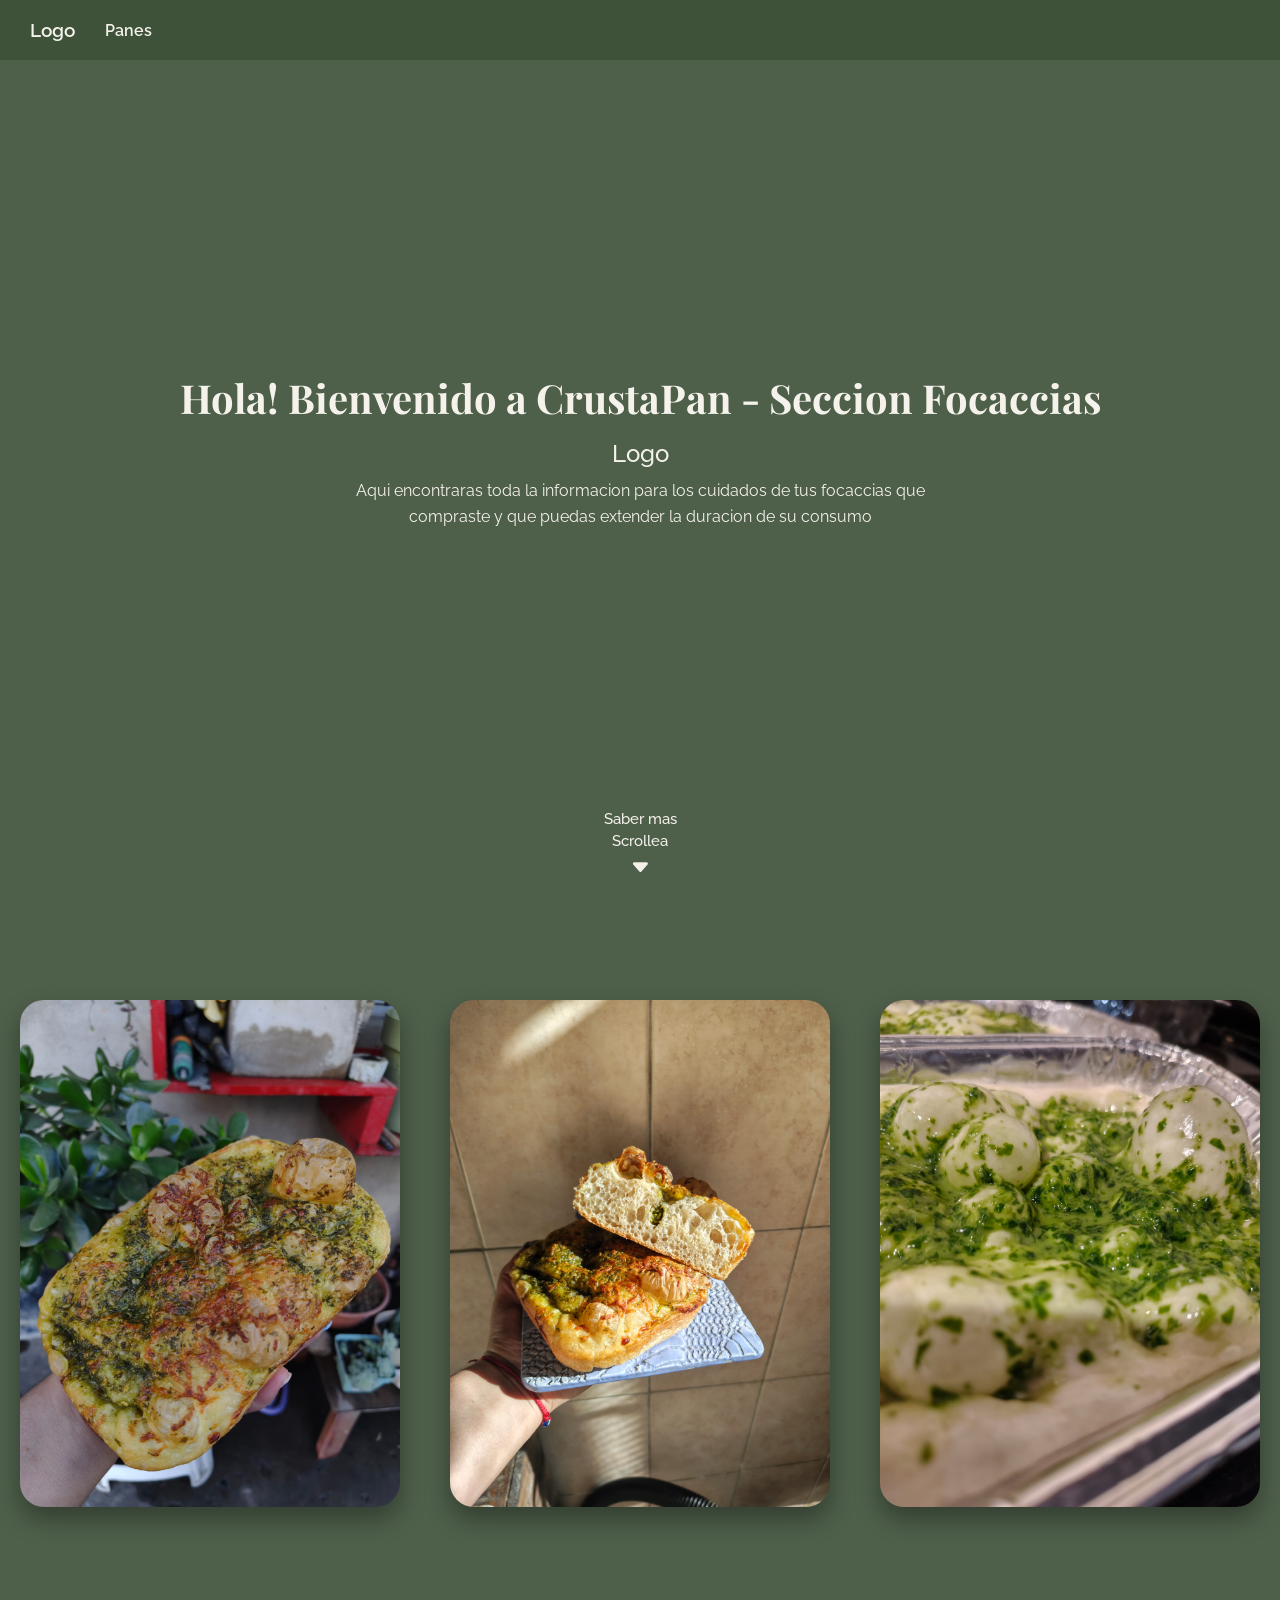
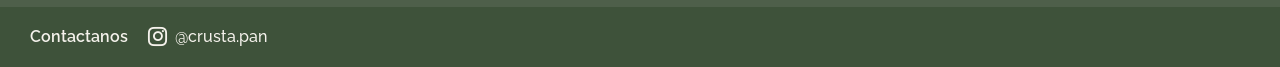
==== Focaccia/index.html @ c92e4ed6 "Primer commit" ====
<!DOCTYPE html>
<html lang="es">
<head>
    <meta charset="UTF-8">
    <meta name="viewport" content="width=device-width, initial-scale=1.0">
    <link rel="stylesheet" href="style.css">
    <link rel="stylesheet" href="https://cdn.jsdelivr.net/npm/bootstrap-icons@1.11.3/font/bootstrap-icons.min.css">
    <title>CrustaPan - Focaccia</title>
</head>
<body>
    <header class="navbar">
        <div class="navbar-logo">
            <h2>Logo</h2>
        </div>
        <nav class="navbar-menu">
            <a href="/Panes/index.html">Panes</a>
        </nav>
    </header>
    
    <div id="inicio">
        <h1>Hola! Bienvenido a CrustaPan - Seccion Focaccias</h1>
        <h2>Logo</h2>
        <p>
            Aqui encontraras toda la informacion para los cuidados de tus focaccias que compraste 
            y que puedas extender la duracion de su consumo
        </p>

        <div class="scroll">
            <h3>Saber mas</h3>
            <h3>Scrollea</h3>
            <i class="bi bi-caret-down-fill"></i>
        </div>
    </div>

     <div class="cuidados">
        <div class="galeria-imagenes">
            <img src="ImagenesFocaccia/Focaccia1.jpeg" alt="Focaccia1">
            <img src="ImagenesFocaccia/Foccacia2.jpeg" alt="Foccacia2">
            <img src="ImagenesFocaccia/Focaccia3.jpeg" alt="Foccacia3">
        </div>
    </div>

    <footer>
        <p>Contactanos</p>
        <a href="https://www.instagram.com/crusta.pan/"><i class="bi bi-instagram"></i>@crusta.pan</a>
    </footer>
</body>
</html>
---- Focaccia/style.css ----
@import url('https://fonts.googleapis.com/css2?family=Playfair+Display:ital,wght@0,400..900;1,400..900&family=Raleway:wght@400;500;600&display=swap');

/* --- RESET GLOBAL --- */
* {
    box-sizing: border-box;
    margin: 0;
    padding: 0;
}

body {
    background-color: #4e5f4a;
    color: #f5f2ec;
    font-family: 'Raleway', sans-serif;
    overflow-x: hidden;
}

/* --- NAVBAR --- */
.navbar {
    background-color: #3e523a;
    width: 100%;
    height: 60px;
    padding: 0 30px;
    display: flex;
    justify-content: flex-start; 
    align-items: center;
    gap: 30px;
    position: fixed;
    top: 0;
    left: 0;
    z-index: 1000;
}

.navbar-logo h2 {
    font-family: 'Raleway', sans-serif;
    font-size: 1.2rem;
    font-weight: 600;
}

.navbar-menu {
    display: flex;
    align-items: center;
    gap: 20px;
}

.navbar-menu a {
    color: #f5f2ec;
    text-decoration: none;
    font-weight: 600;
    font-size: 1rem;
    transition: opacity 0.2s ease;
}

.navbar-menu a:hover {
    opacity: 0.8;
}

/* --- SECCIÓN INICIO --- */
#inicio {
    height: 100vh;
    display: flex;
    flex-direction: column;
    justify-content: center;
    align-items: center;
    text-align: center;
    padding: 80px 20px 60px 20px;
    position: relative;
}

#inicio h1 {
    font-family: 'Playfair Display', serif;
    font-size: 2.5rem;
    margin-bottom: 15px;
}

#inicio h2 {
    font-family: 'Raleway', sans-serif;
    font-weight: 500;
    font-size: 1.5rem;
    margin-bottom: 10px;
}

#inicio p {
    font-family: 'Raleway', sans-serif;
    font-weight: 400;
    max-width: 600px;
    line-height: 1.6;
    margin-bottom: 20px;
}

/* --- INDICADOR DE SCROLL --- */
.scroll {
    position: absolute;
    bottom: 20px;
    left: 50%;
    transform: translateX(-50%);
    display: flex;
    flex-direction: column;
    align-items: center;
    text-align: center;
    z-index: 10;
}

.scroll h3 {
    font-family: 'Raleway', sans-serif;
    font-weight: 500;
    margin: 2px 0;
    font-size: 0.95rem;
}

.scroll i {
    font-size: 1.3rem;
    margin-top: 3px;
}

/* --- SECCIÓN CUIDADOS E IMÁGENES --- */
.cuidados {
    padding: 100px 20px;
    text-align: center;
    display: flex;
    flex-direction: column;
    align-items: center;
    gap: 40px;
}

.galeria-imagenes {
    display: flex;
    justify-content: center;
    align-items: center;
    flex-wrap: wrap;
    gap: 50px;
}

.galeria-imagenes img {
    max-width: 380px;
    width: 100%;
    height: auto;
    border-radius: 24px;
    box-shadow: 0 12px 25px rgba(0, 0, 0, 0.35);
    transition: transform 0.3s ease, box-shadow 0.3s ease;
}

.cuidados p {
    font-family: 'Raleway', sans-serif;
    font-weight: 400;
    max-width: 750px;
    line-height: 1.8;
    font-size: 1.1rem;
    color: #f5f2ec;
}

.cuidados h1 {
    font-family: 'Playfair Display', serif;
    font-size: 2.5rem;
    margin-top: 10px;
    margin-bottom: 10px;
}

/* --- LISTA --- */
.cuidados ol {
    list-style: none;
    counter-reset: pasito;
    background-color: #3e523a;
    max-width: 750px;
    width: 100%;
    padding: 35px 40px;
    border-radius: 20px;
    box-shadow: 0 10px 25px rgba(0, 0, 0, 0.25);
    display: flex;
    flex-direction: column;
    gap: 20px;
    text-align: left;
}

.cuidados ol li {
    counter-increment: pasito;
    display: flex;
    align-items: center;
    gap: 15px;
    font-size: 1.05rem;
    line-height: 1.5;
}

.cuidados ol li::before {
    content: counter(pasito);
    background-color: #4e5f4a;
    color: #f5f2ec;
    font-weight: 600;
    font-size: 1.1rem;
    width: 40px;
    height: 40px;
    min-width: 40px;
    border-radius: 50%;
    display: flex;
    justify-content: center;
    align-items: center;
}

/* --- FOOTER --- */
footer {
    background-color: #3e523a;
    width: 100%;
    height: 60px;
    padding: 0 30px;
    display: flex;
    justify-content: flex-start;
    align-items: center;
    gap: 20px;
}

footer p {
    font-family: 'Raleway', sans-serif;
    font-weight: 600;
    font-size: 1rem;
}

footer a {
    color: #f5f2ec;
    text-decoration: none;
    font-weight: 500;
    font-size: 1rem;
    display: flex;
    align-items: center;
    gap: 8px; /* Espacio entre el ícono de Instagram y el texto */
    transition: opacity 0.2s ease;
}

footer a:hover {
    opacity: 0.8;
}

footer i {
    font-size: 1.2rem;
}

/* --- RESPONSIVE --- */
@media (max-width: 1024px) {
    .galeria-imagenes {
        gap: 30px;
    }

    .galeria-imagenes img {
        max-width: 300px; 
    }

    #inicio h1 {
        font-size: 2.2rem;
    }
}

@media (max-width: 768px) {
    .navbar {
        padding: 0 15px;
        gap: 20px;
    }

    #inicio h1 {
        font-size: 1.8rem;
    }

    #inicio h2 {
        font-size: 1.2rem;
    }

    #inicio p {
        font-size: 0.95rem;
    }

    .cuidados {
        padding: 60px 15px;
        gap: 30px;
    }

    .galeria-imagenes {
        flex-direction: column;
        gap: 25px;
    }

    .galeria-imagenes img {
        max-width: 85%;
        border-width: 4px;
    }

    .cuidados p {
        font-size: 0.95rem;
        line-height: 1.6;
    }

    .cuidados ol {
        padding: 25px 20px;
    }

    .cuidados ol li {
        font-size: 0.95rem;
        gap: 12px;
    }

    .cuidados ol li::before {
        width: 35px;
        height: 35px;
        min-width: 35px;
        font-size: 0.95rem;
    }

    footer {
        padding: 0 15px;
        gap: 15px;
    }

    footer p, 
    footer a {
        font-size: 0.9rem;
    }
}
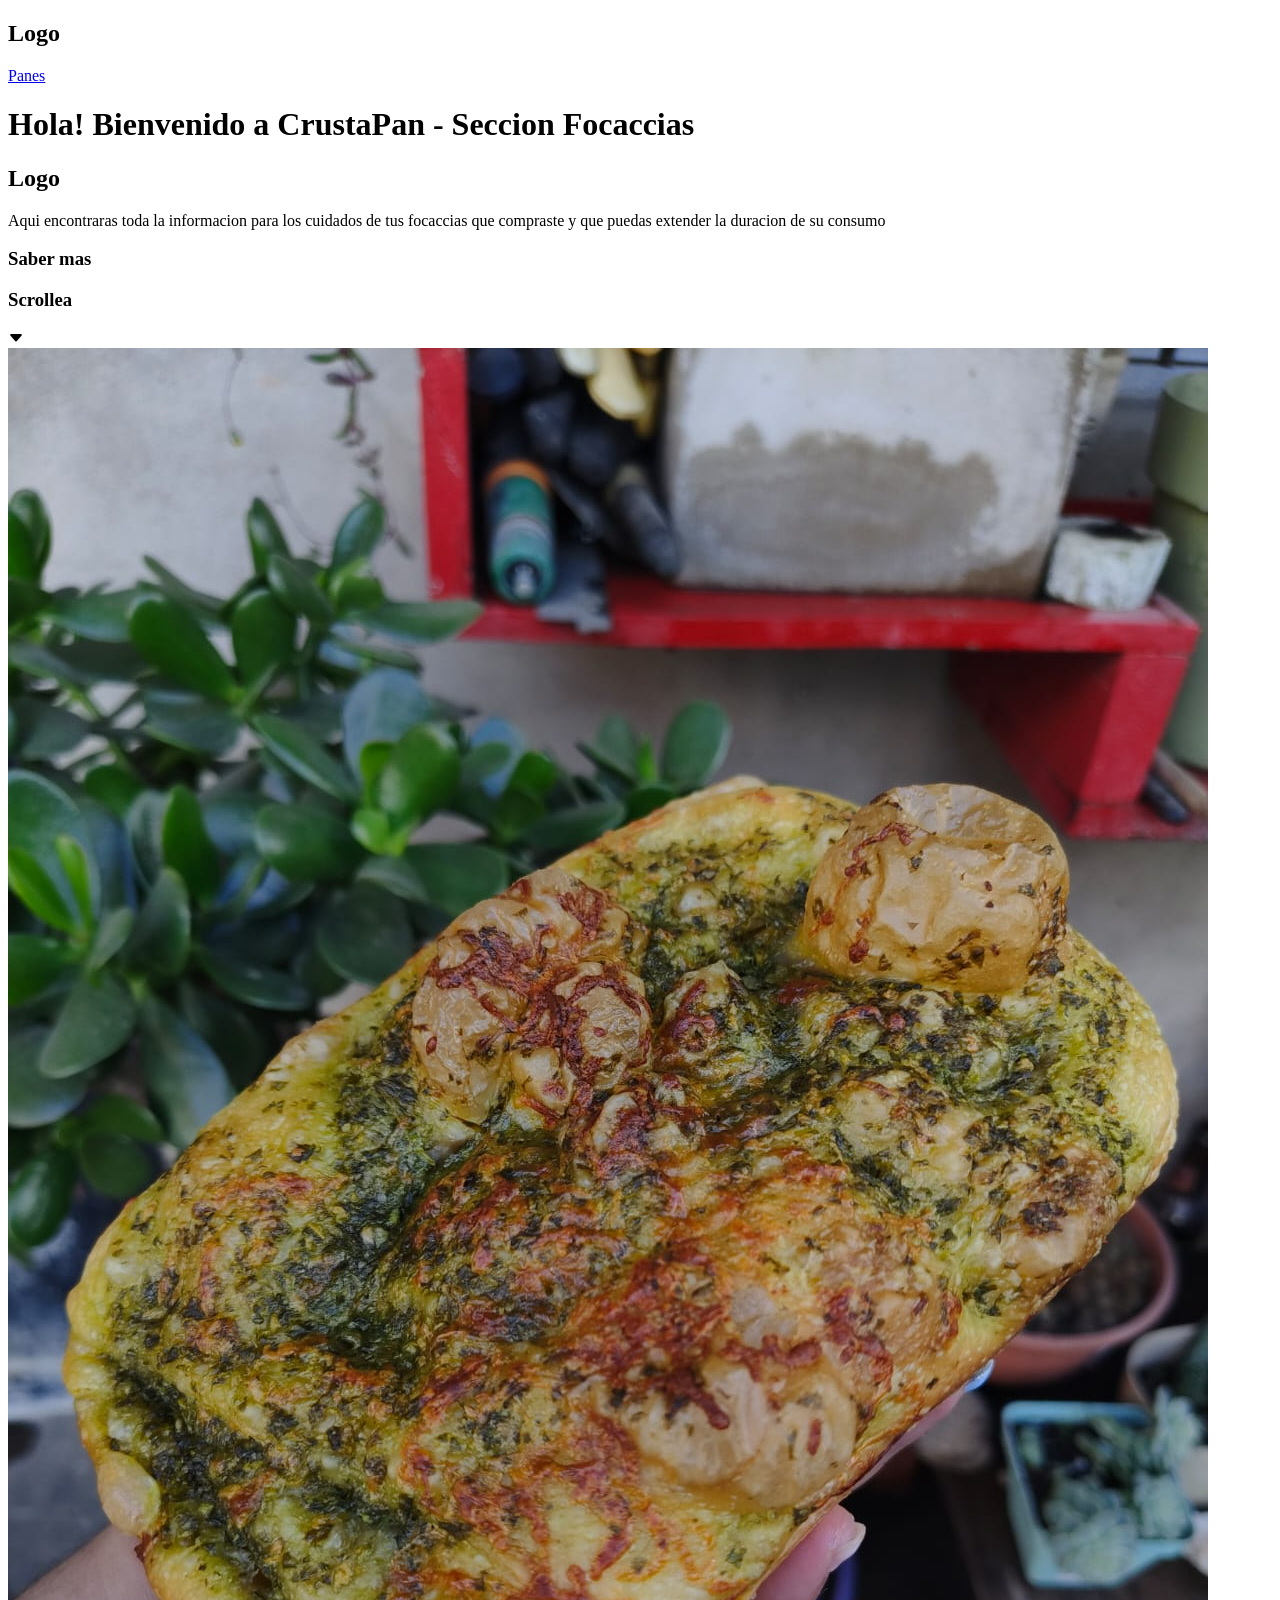
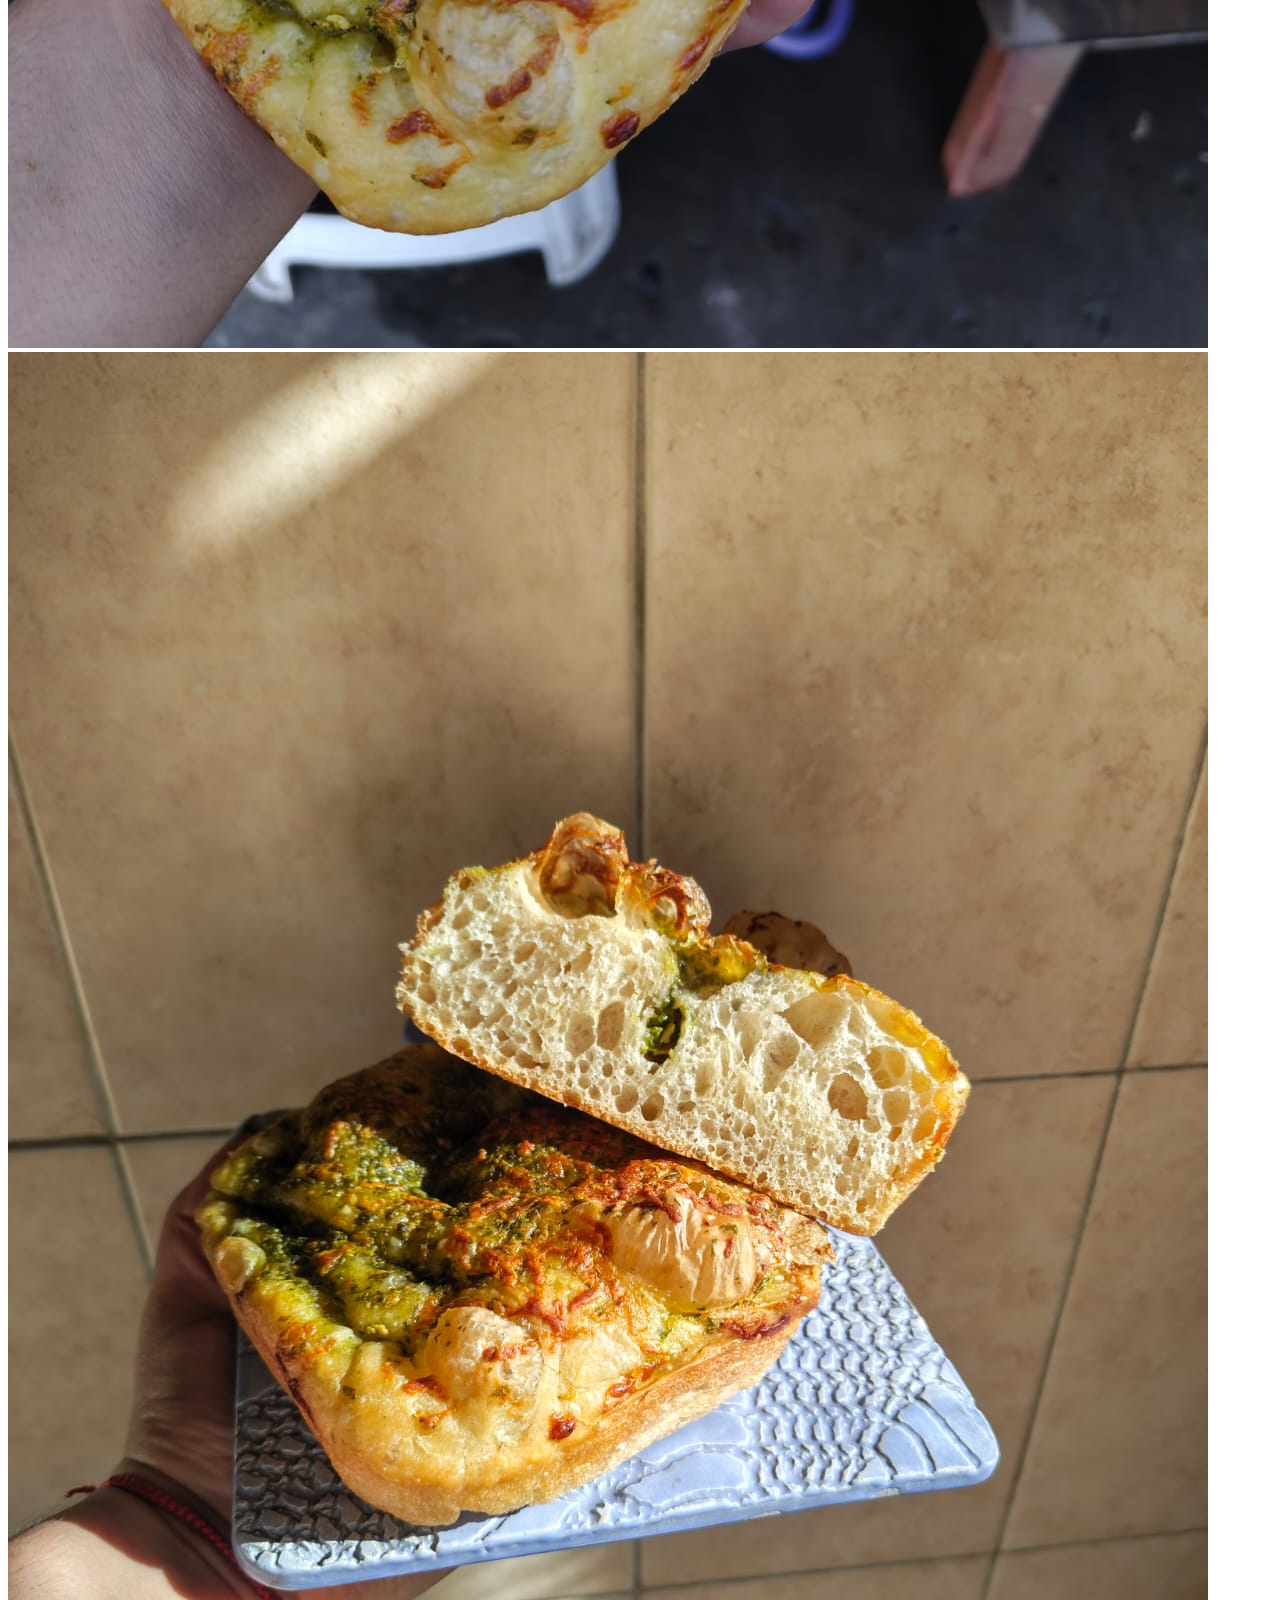
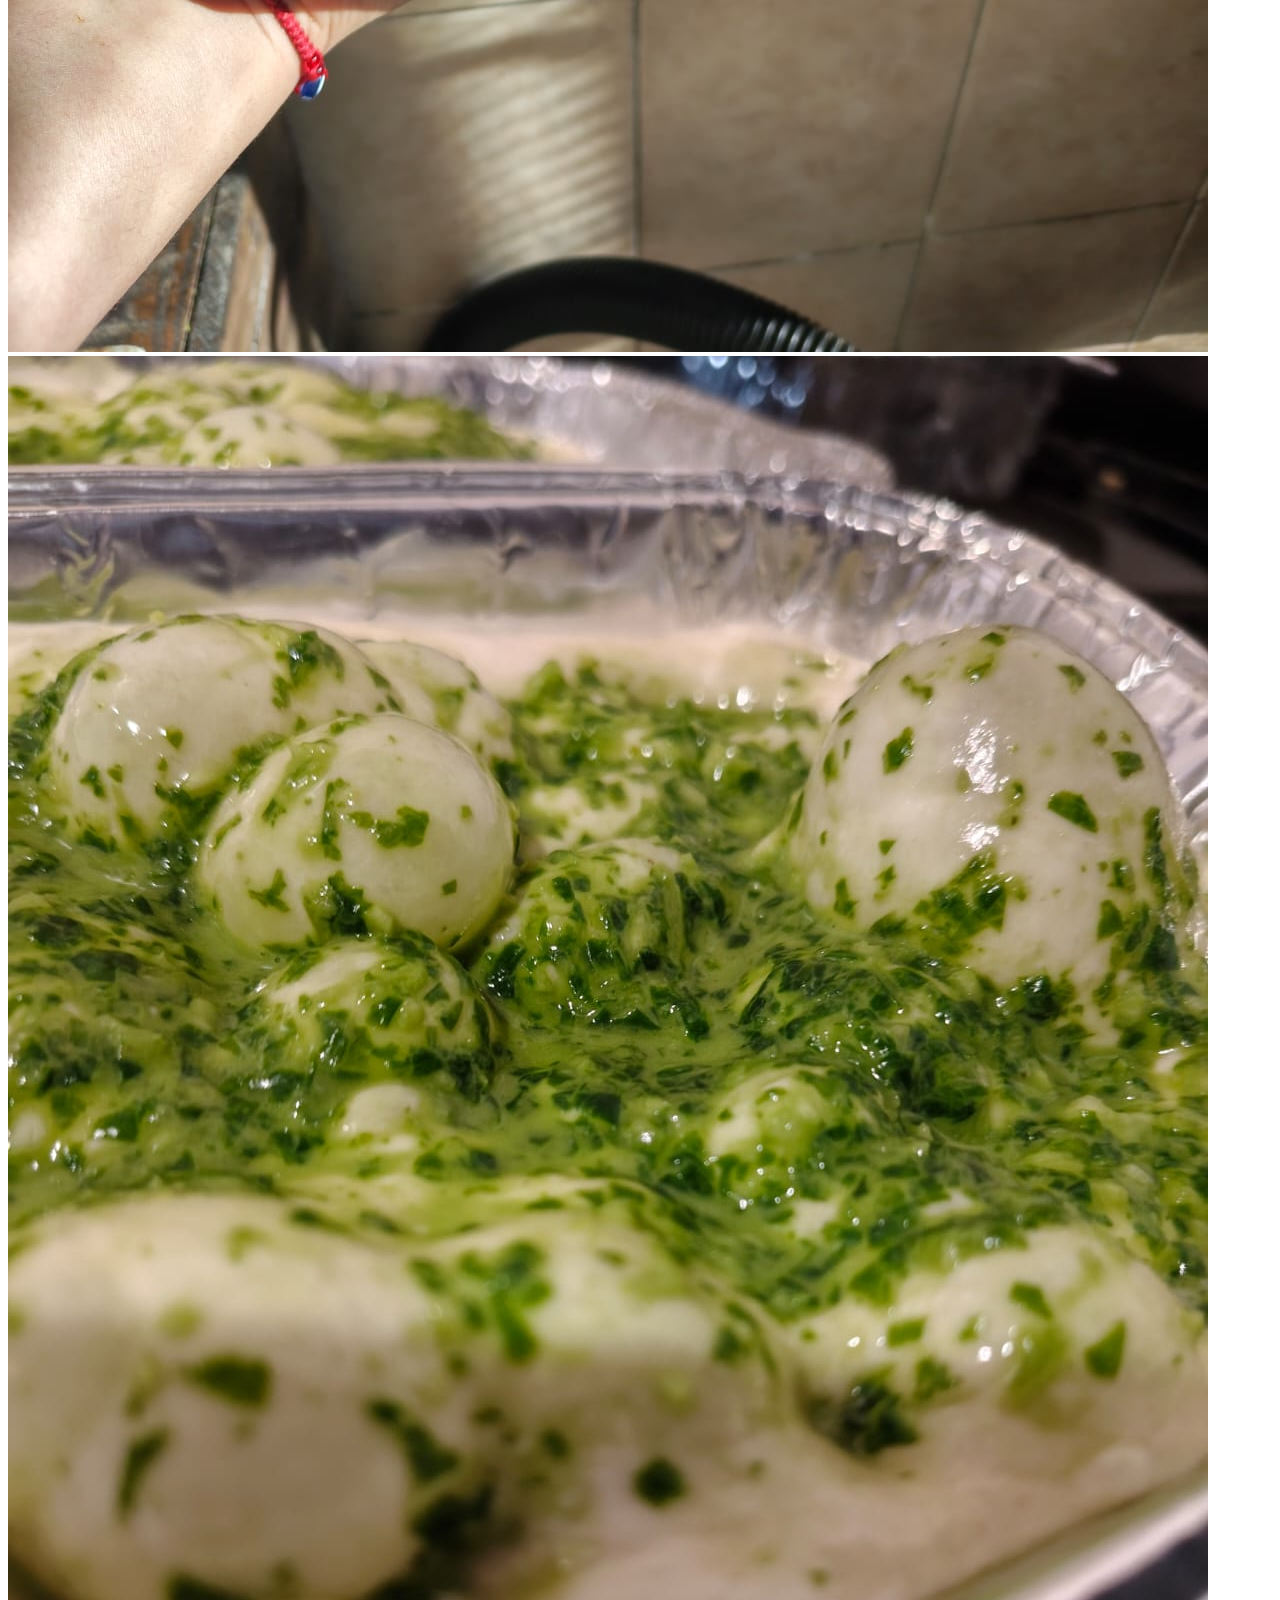
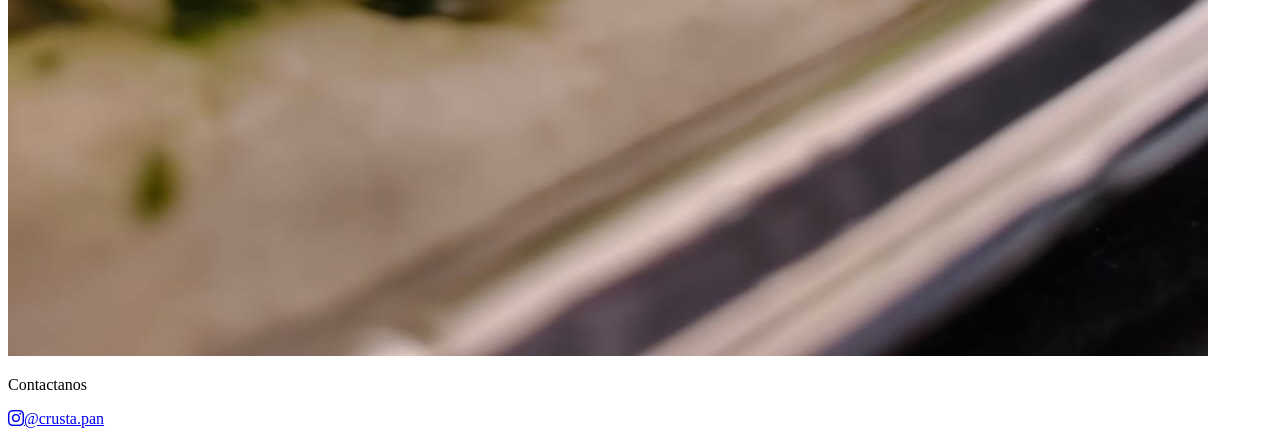
==== commit fc96f5a3: "Tercer commit" ====
--- a/Focaccia/index.html
+++ b/Focaccia/index.html
@@ -3,7 +3,7 @@
 <head>
     <meta charset="UTF-8">
     <meta name="viewport" content="width=device-width, initial-scale=1.0">
-    <link rel="stylesheet" href="style.css">
+    <link rel="stylesheet" href="Css/style.css">
     <link rel="stylesheet" href="https://cdn.jsdelivr.net/npm/bootstrap-icons@1.11.3/font/bootstrap-icons.min.css">
     <title>CrustaPan - Focaccia</title>
 </head>
@@ -13,7 +13,7 @@
             <h2>Logo</h2>
         </div>
         <nav class="navbar-menu">
-            <a href="/Panes/index.html">Panes</a>
+            <a href="Panes/index.html">Panes</a>
         </nav>
     </header>
     
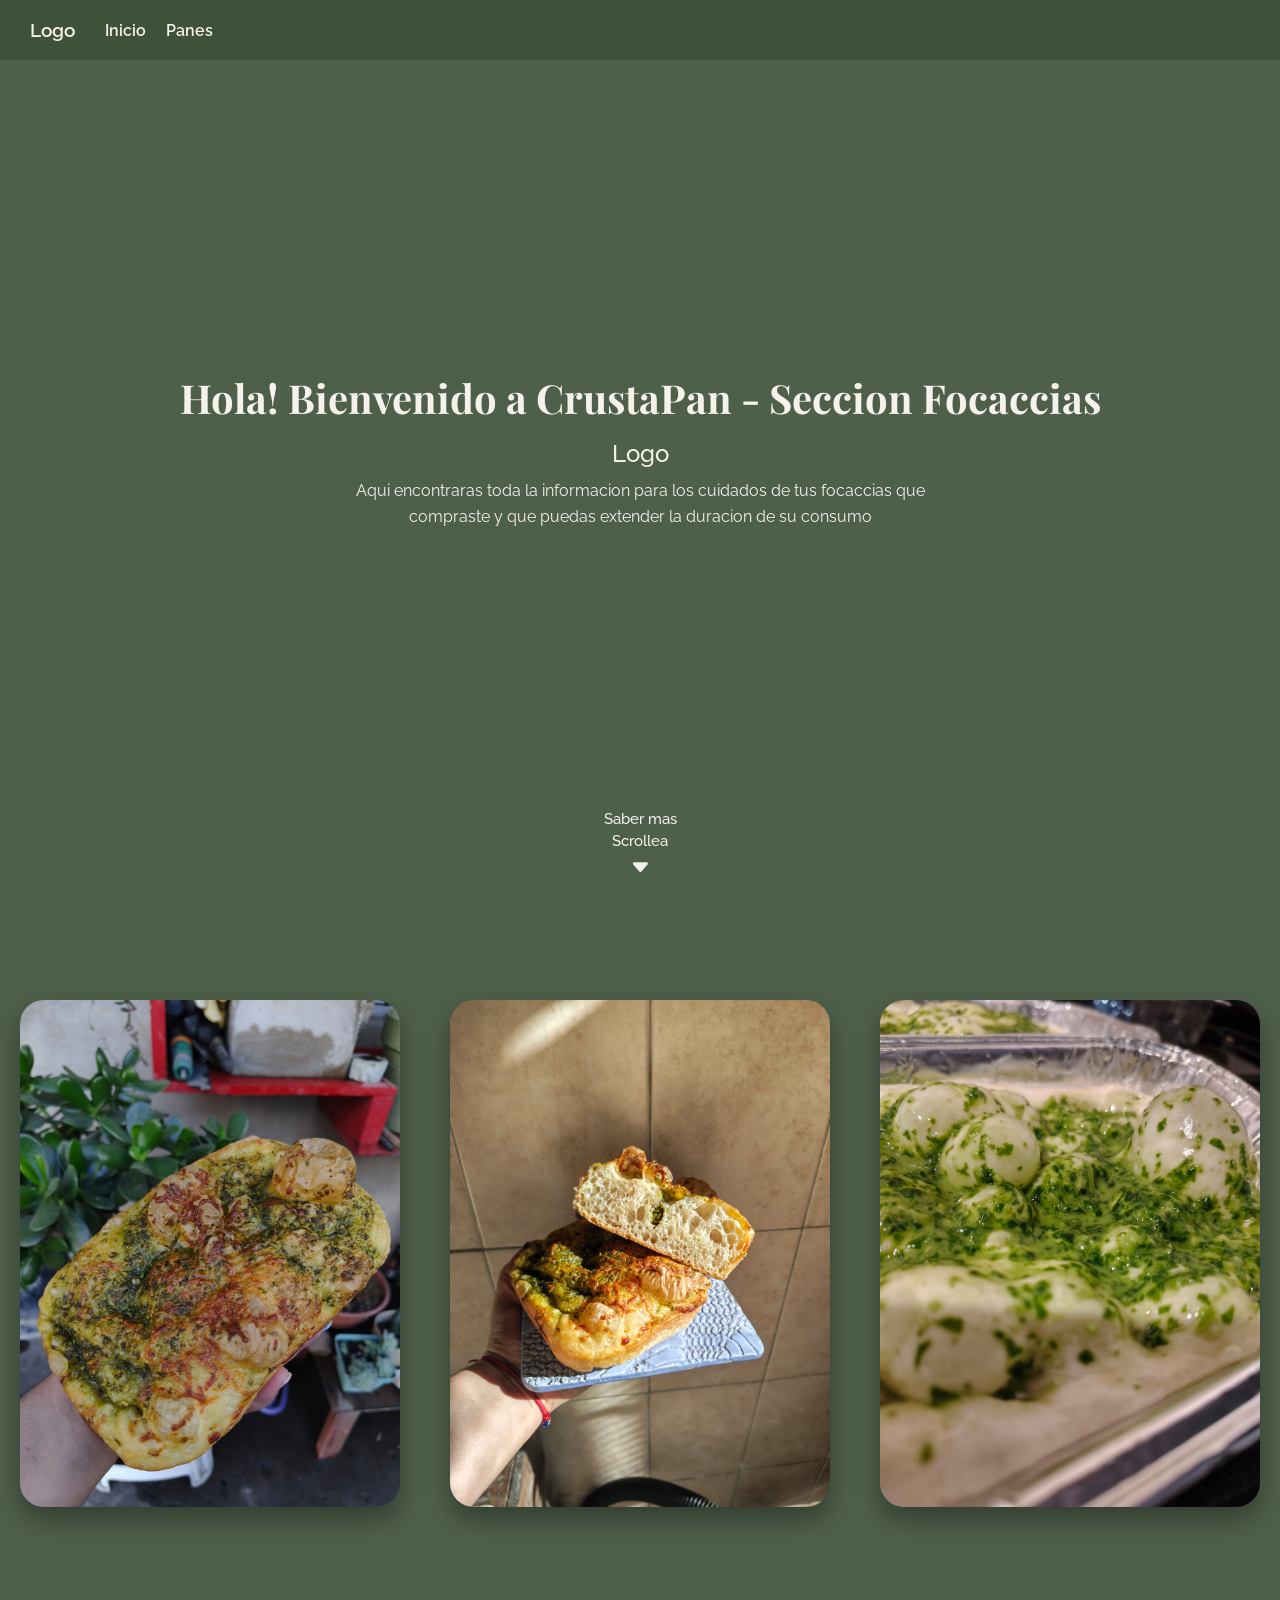
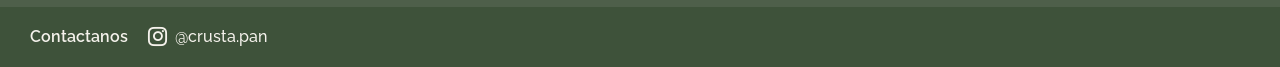
==== commit bb741e15: "Arreglos" ====
--- a/Focaccia/index.html
+++ b/Focaccia/index.html
@@ -3,7 +3,7 @@
 <head>
     <meta charset="UTF-8">
     <meta name="viewport" content="width=device-width, initial-scale=1.0">
-    <link rel="stylesheet" href="Css/style.css">
+    <link rel="stylesheet" href="../Css/style.css">
     <link rel="stylesheet" href="https://cdn.jsdelivr.net/npm/bootstrap-icons@1.11.3/font/bootstrap-icons.min.css">
     <title>CrustaPan - Focaccia</title>
 </head>
@@ -13,6 +13,7 @@
             <h2>Logo</h2>
         </div>
         <nav class="navbar-menu">
+            <a href="../index.html">Inicio</a>
             <a href="Panes/index.html">Panes</a>
         </nav>
     </header>
--- a/Css/style.css
+++ b/Css/style.css
@@ -0,0 +1,313 @@
+@import url('https://fonts.googleapis.com/css2?family=Playfair+Display:ital,wght@0,400..900;1,400..900&family=Raleway:wght@400;500;600&display=swap');
+
+/* --- RESET GLOBAL --- */
+* {
+    box-sizing: border-box;
+    margin: 0;
+    padding: 0;
+}
+
+body {
+    background-color: #4e5f4a;
+    color: #f5f2ec;
+    font-family: 'Raleway', sans-serif;
+    overflow-x: hidden;
+}
+
+/* --- NAVBAR --- */
+.navbar {
+    background-color: #3e523a;
+    width: 100%;
+    height: 60px;
+    padding: 0 30px;
+    display: flex;
+    justify-content: flex-start; 
+    align-items: center;
+    gap: 30px;
+    position: fixed;
+    top: 0;
+    left: 0;
+    z-index: 1000;
+}
+
+.navbar-logo h2 {
+    font-family: 'Raleway', sans-serif;
+    font-size: 1.2rem;
+    font-weight: 600;
+}
+
+.navbar-menu {
+    display: flex;
+    align-items: center;
+    gap: 20px;
+}
+
+.navbar-menu a {
+    color: #f5f2ec;
+    text-decoration: none;
+    font-weight: 600;
+    font-size: 1rem;
+    transition: opacity 0.2s ease;
+}
+
+.navbar-menu a:hover {
+    opacity: 0.8;
+}
+
+/* --- SECCIÓN INICIO --- */
+#inicio {
+    height: 100vh;
+    display: flex;
+    flex-direction: column;
+    justify-content: center;
+    align-items: center;
+    text-align: center;
+    padding: 80px 20px 60px 20px;
+    position: relative;
+}
+
+#inicio h1 {
+    font-family: 'Playfair Display', serif;
+    font-size: 2.5rem;
+    margin-bottom: 15px;
+}
+
+#inicio h2 {
+    font-family: 'Raleway', sans-serif;
+    font-weight: 500;
+    font-size: 1.5rem;
+    margin-bottom: 10px;
+}
+
+#inicio p {
+    font-family: 'Raleway', sans-serif;
+    font-weight: 400;
+    max-width: 600px;
+    line-height: 1.6;
+    margin-bottom: 20px;
+}
+
+/* --- INDICADOR DE SCROLL --- */
+.scroll {
+    position: absolute;
+    bottom: 20px;
+    left: 50%;
+    transform: translateX(-50%);
+    display: flex;
+    flex-direction: column;
+    align-items: center;
+    text-align: center;
+    z-index: 10;
+}
+
+.scroll h3 {
+    font-family: 'Raleway', sans-serif;
+    font-weight: 500;
+    margin: 2px 0;
+    font-size: 0.95rem;
+}
+
+.scroll i {
+    font-size: 1.3rem;
+    margin-top: 3px;
+}
+
+/* --- SECCIÓN CUIDADOS E IMÁGENES --- */
+.cuidados {
+    padding: 100px 20px;
+    text-align: center;
+    display: flex;
+    flex-direction: column;
+    align-items: center;
+    gap: 40px;
+}
+
+.galeria-imagenes {
+    display: flex;
+    justify-content: center;
+    align-items: center;
+    flex-wrap: wrap;
+    gap: 50px;
+}
+
+.galeria-imagenes img {
+    max-width: 380px;
+    width: 100%;
+    height: auto;
+    border-radius: 24px;
+    box-shadow: 0 12px 25px rgba(0, 0, 0, 0.35);
+    transition: transform 0.3s ease, box-shadow 0.3s ease;
+}
+
+.cuidados p {
+    font-family: 'Raleway', sans-serif;
+    font-weight: 400;
+    max-width: 750px;
+    line-height: 1.8;
+    font-size: 1.1rem;
+    color: #f5f2ec;
+}
+
+.cuidados h1 {
+    font-family: 'Playfair Display', serif;
+    font-size: 2.5rem;
+    margin-top: 10px;
+    margin-bottom: 10px;
+}
+
+/* --- LISTA --- */
+.cuidados ol {
+    list-style: none;
+    counter-reset: pasito;
+    background-color: #3e523a;
+    max-width: 750px;
+    width: 100%;
+    padding: 35px 40px;
+    border-radius: 20px;
+    box-shadow: 0 10px 25px rgba(0, 0, 0, 0.25);
+    display: flex;
+    flex-direction: column;
+    gap: 20px;
+    text-align: left;
+}
+
+.cuidados ol li {
+    counter-increment: pasito;
+    display: flex;
+    align-items: center;
+    gap: 15px;
+    font-size: 1.05rem;
+    line-height: 1.5;
+}
+
+.cuidados ol li::before {
+    content: counter(pasito);
+    background-color: #4e5f4a;
+    color: #f5f2ec;
+    font-weight: 600;
+    font-size: 1.1rem;
+    width: 40px;
+    height: 40px;
+    min-width: 40px;
+    border-radius: 50%;
+    display: flex;
+    justify-content: center;
+    align-items: center;
+}
+
+/* --- FOOTER --- */
+footer {
+    background-color: #3e523a;
+    width: 100%;
+    height: 60px;
+    padding: 0 30px;
+    display: flex;
+    justify-content: flex-start;
+    align-items: center;
+    gap: 20px;
+}
+
+footer p {
+    font-family: 'Raleway', sans-serif;
+    font-weight: 600;
+    font-size: 1rem;
+}
+
+footer a {
+    color: #f5f2ec;
+    text-decoration: none;
+    font-weight: 500;
+    font-size: 1rem;
+    display: flex;
+    align-items: center;
+    gap: 8px; /* Espacio entre el ícono de Instagram y el texto */
+    transition: opacity 0.2s ease;
+}
+
+footer a:hover {
+    opacity: 0.8;
+}
+
+footer i {
+    font-size: 1.2rem;
+}
+
+/* --- RESPONSIVE --- */
+@media (max-width: 1024px) {
+    .galeria-imagenes {
+        gap: 30px;
+    }
+
+    .galeria-imagenes img {
+        max-width: 300px; 
+    }
+
+    #inicio h1 {
+        font-size: 2.2rem;
+    }
+}
+
+@media (max-width: 768px) {
+    .navbar {
+        padding: 0 15px;
+        gap: 20px;
+    }
+
+    #inicio h1 {
+        font-size: 1.8rem;
+    }
+
+    #inicio h2 {
+        font-size: 1.2rem;
+    }
+
+    #inicio p {
+        font-size: 0.95rem;
+    }
+
+    .cuidados {
+        padding: 60px 15px;
+        gap: 30px;
+    }
+
+    .galeria-imagenes {
+        flex-direction: column;
+        gap: 25px;
+    }
+
+    .galeria-imagenes img {
+        max-width: 85%;
+        border-width: 4px;
+    }
+
+    .cuidados p {
+        font-size: 0.95rem;
+        line-height: 1.6;
+    }
+
+    .cuidados ol {
+        padding: 25px 20px;
+    }
+
+    .cuidados ol li {
+        font-size: 0.95rem;
+        gap: 12px;
+    }
+
+    .cuidados ol li::before {
+        width: 35px;
+        height: 35px;
+        min-width: 35px;
+        font-size: 0.95rem;
+    }
+
+    footer {
+        padding: 0 15px;
+        gap: 15px;
+    }
+
+    footer p, 
+    footer a {
+        font-size: 0.9rem;
+    }
+}
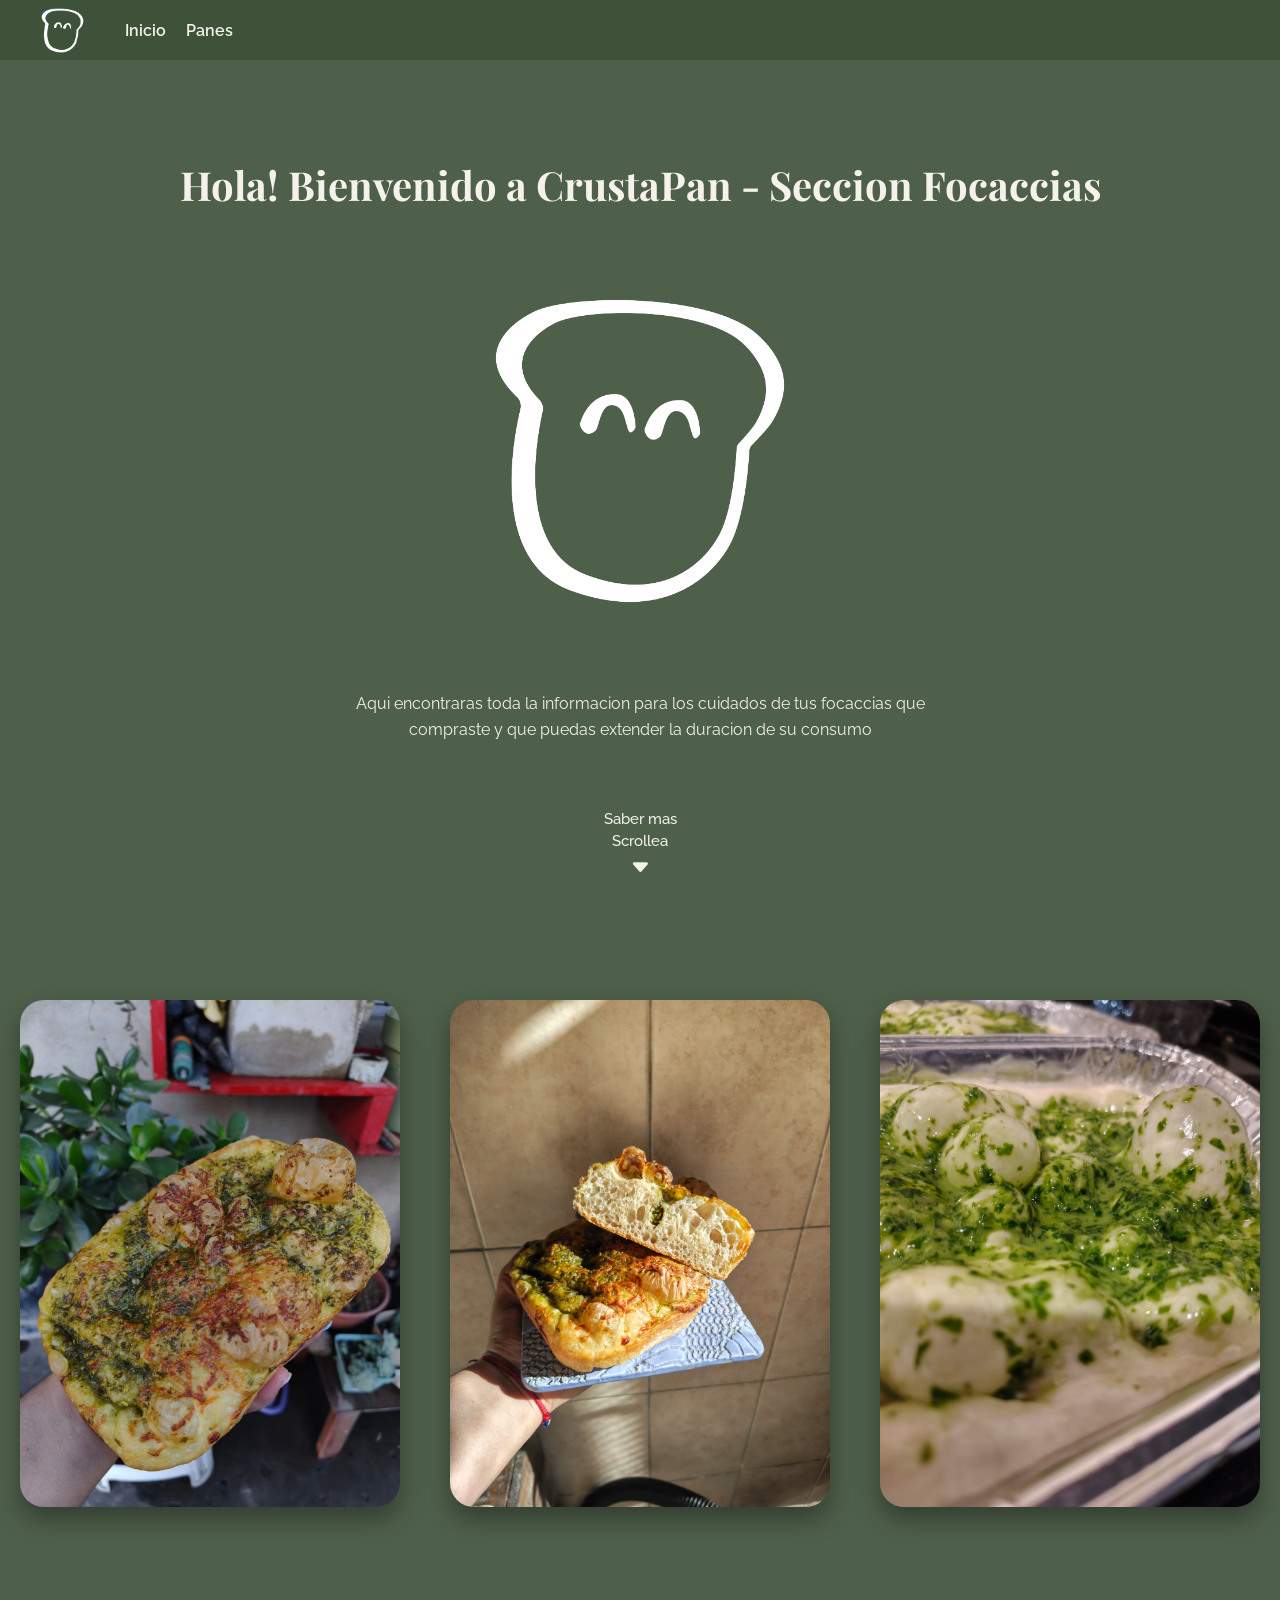
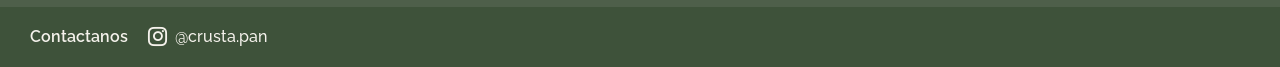
==== commit b56d81f1: "Logo y favicon" ====
--- a/Focaccia/index.html
+++ b/Focaccia/index.html
@@ -1,6 +1,7 @@
 <!DOCTYPE html>
 <html lang="es">
 <head>
+    <link rel="icon" href="../Imagenes/AhaConvert_PANCITO_BLANCO.ico">
     <meta charset="UTF-8">
     <meta name="viewport" content="width=device-width, initial-scale=1.0">
     <link rel="stylesheet" href="../Css/style.css">
@@ -10,17 +11,19 @@
 <body>
     <header class="navbar">
         <div class="navbar-logo">
-            <h2>Logo</h2>
+            <img src="../Imagenes/PANCITO_BLANCO.png" alt="PANCITO_BLANCO">
         </div>
         <nav class="navbar-menu">
             <a href="../index.html">Inicio</a>
-            <a href="Panes/index.html">Panes</a>
+            <a href="../Panes/index.html">Panes</a>
         </nav>
     </header>
     
     <div id="inicio">
         <h1>Hola! Bienvenido a CrustaPan - Seccion Focaccias</h1>
-        <h2>Logo</h2>
+        <div class="inicio-logo">
+            <img src="../Imagenes/PANCITO_BLANCO.png" alt="PANCITO_BLANCO">
+        </div>
         <p>
             Aqui encontraras toda la informacion para los cuidados de tus focaccias que compraste 
             y que puedas extender la duracion de su consumo
--- a/Css/style.css
+++ b/Css/style.css
@@ -30,10 +30,18 @@
     z-index: 1000;
 }
 
-.navbar-logo h2 {
-    font-family: 'Raleway', sans-serif;
-    font-size: 1.2rem;
-    font-weight: 600;
+.navbar-logo {
+    display: flex;
+    align-items: center;    
+    height: 100%;
+    max-width: fit-content;
+    box-shadow: none;
+}
+
+.navbar-logo img {
+    max-height: 65px;
+    width: auto;
+    object-fit: contain;
 }
 
 .navbar-menu {
@@ -85,6 +93,20 @@
     max-width: 600px;
     line-height: 1.6;
     margin-bottom: 20px;
+}
+
+.inicio-logo {
+    display: flex;
+    justify-content: center;
+    align-items: center;
+    margin-bottom: 15px;
+}
+
+.inicio-logo img {
+    max-width: 450px;
+    width: 100%;
+    height: auto;
+    object-fit: contain;
 }
 
 /* --- INDICADOR DE SCROLL --- */
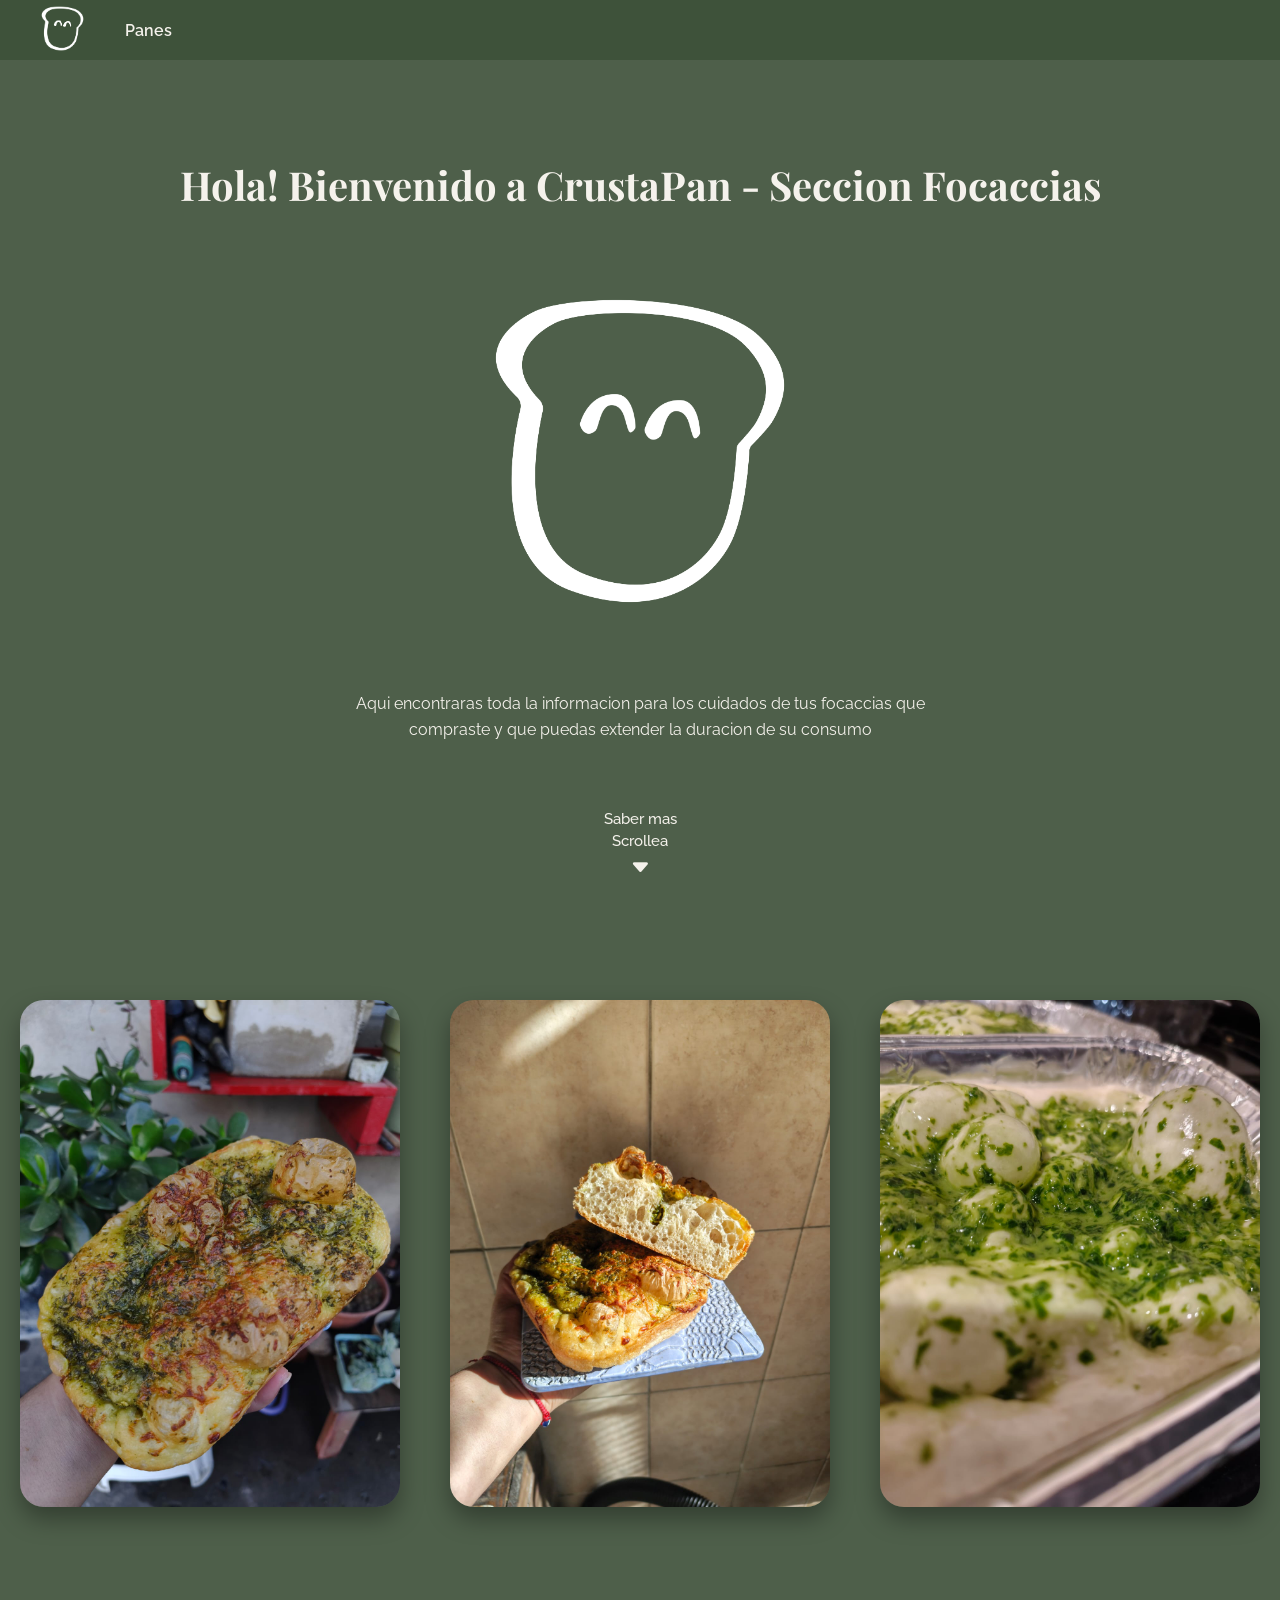
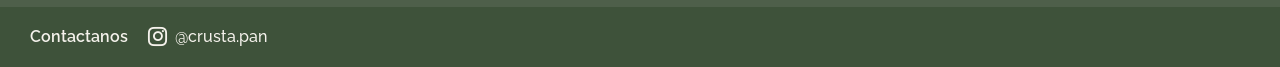
==== commit e0af4e8c: "Boton de inicio" ====
--- a/Focaccia/index.html
+++ b/Focaccia/index.html
@@ -11,10 +11,9 @@
 <body>
     <header class="navbar">
         <div class="navbar-logo">
-            <img src="../Imagenes/PANCITO_BLANCO.png" alt="PANCITO_BLANCO">
+            <a href="../index.html"><img src="../Imagenes/PANCITO_BLANCO.png" alt="PANCITO_BLANCO"></a>
         </div>
         <nav class="navbar-menu">
-            <a href="../index.html">Inicio</a>
             <a href="../Panes/index.html">Panes</a>
         </nav>
     </header>
--- a/Css/style.css
+++ b/Css/style.css
@@ -242,7 +242,7 @@
     font-size: 1rem;
     display: flex;
     align-items: center;
-    gap: 8px; /* Espacio entre el ícono de Instagram y el texto */
+    gap: 8px;
     transition: opacity 0.2s ease;
 }
 
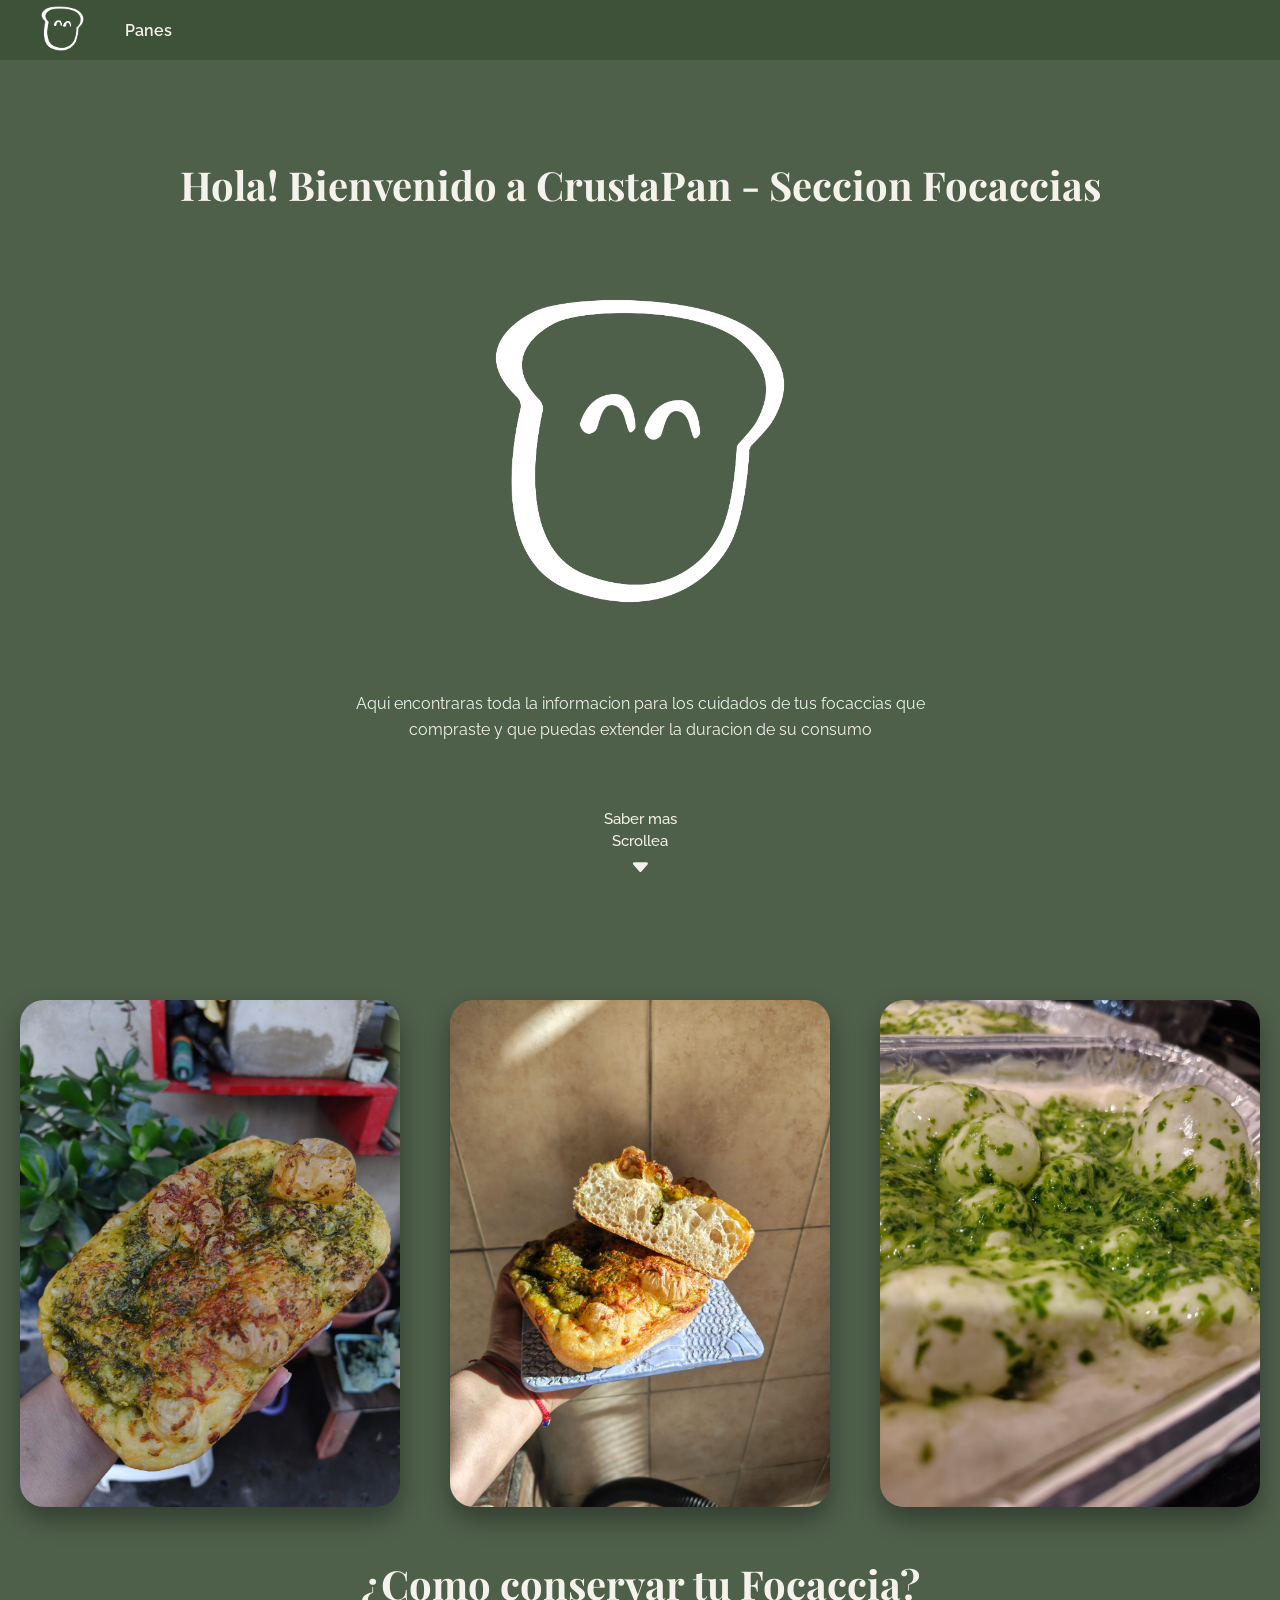
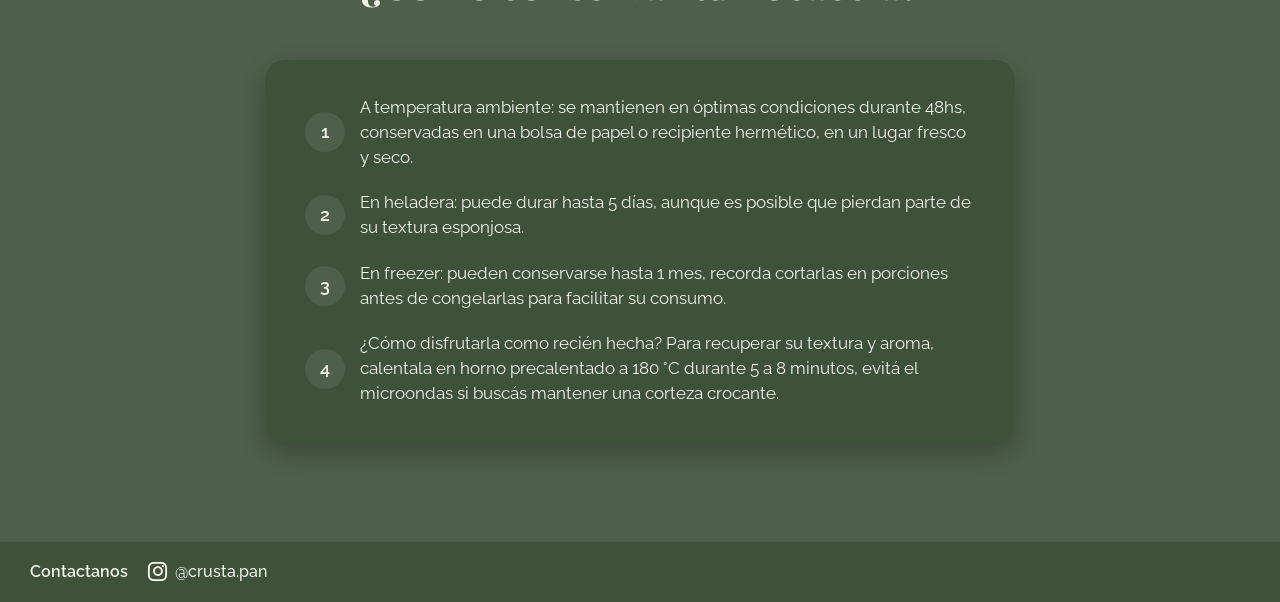
==== commit abc858af: "Cuidados actualizados" ====
--- a/Focaccia/index.html
+++ b/Focaccia/index.html
@@ -41,6 +41,23 @@
             <img src="ImagenesFocaccia/Foccacia2.jpeg" alt="Foccacia2">
             <img src="ImagenesFocaccia/Focaccia3.jpeg" alt="Foccacia3">
         </div>
+        <h1>¿Como conservar tu Focaccia?</h1>
+        <ol>
+            <li>
+                A temperatura ambiente: 
+                se mantienen en óptimas condiciones durante 48hs, conservadas en una bolsa de papel o recipiente hermético, 
+                en un lugar fresco y seco.
+            </li>
+            <li>
+                En heladera: puede durar hasta 5 días, aunque es posible que pierdan parte de su textura esponjosa.
+            </li>
+            <li>En freezer: pueden conservarse hasta 1 mes, recorda cortarlas en porciones antes de congelarlas para facilitar su consumo.</li>
+            <li>
+                ¿Cómo disfrutarla como recién hecha?
+                Para recuperar su textura y aroma, calentala en horno precalentado a 180 °C durante 5 a 8 minutos, 
+                evitá el microondas si buscás mantener una corteza crocante.
+            </li>
+        </ol>
     </div>
 
     <footer>
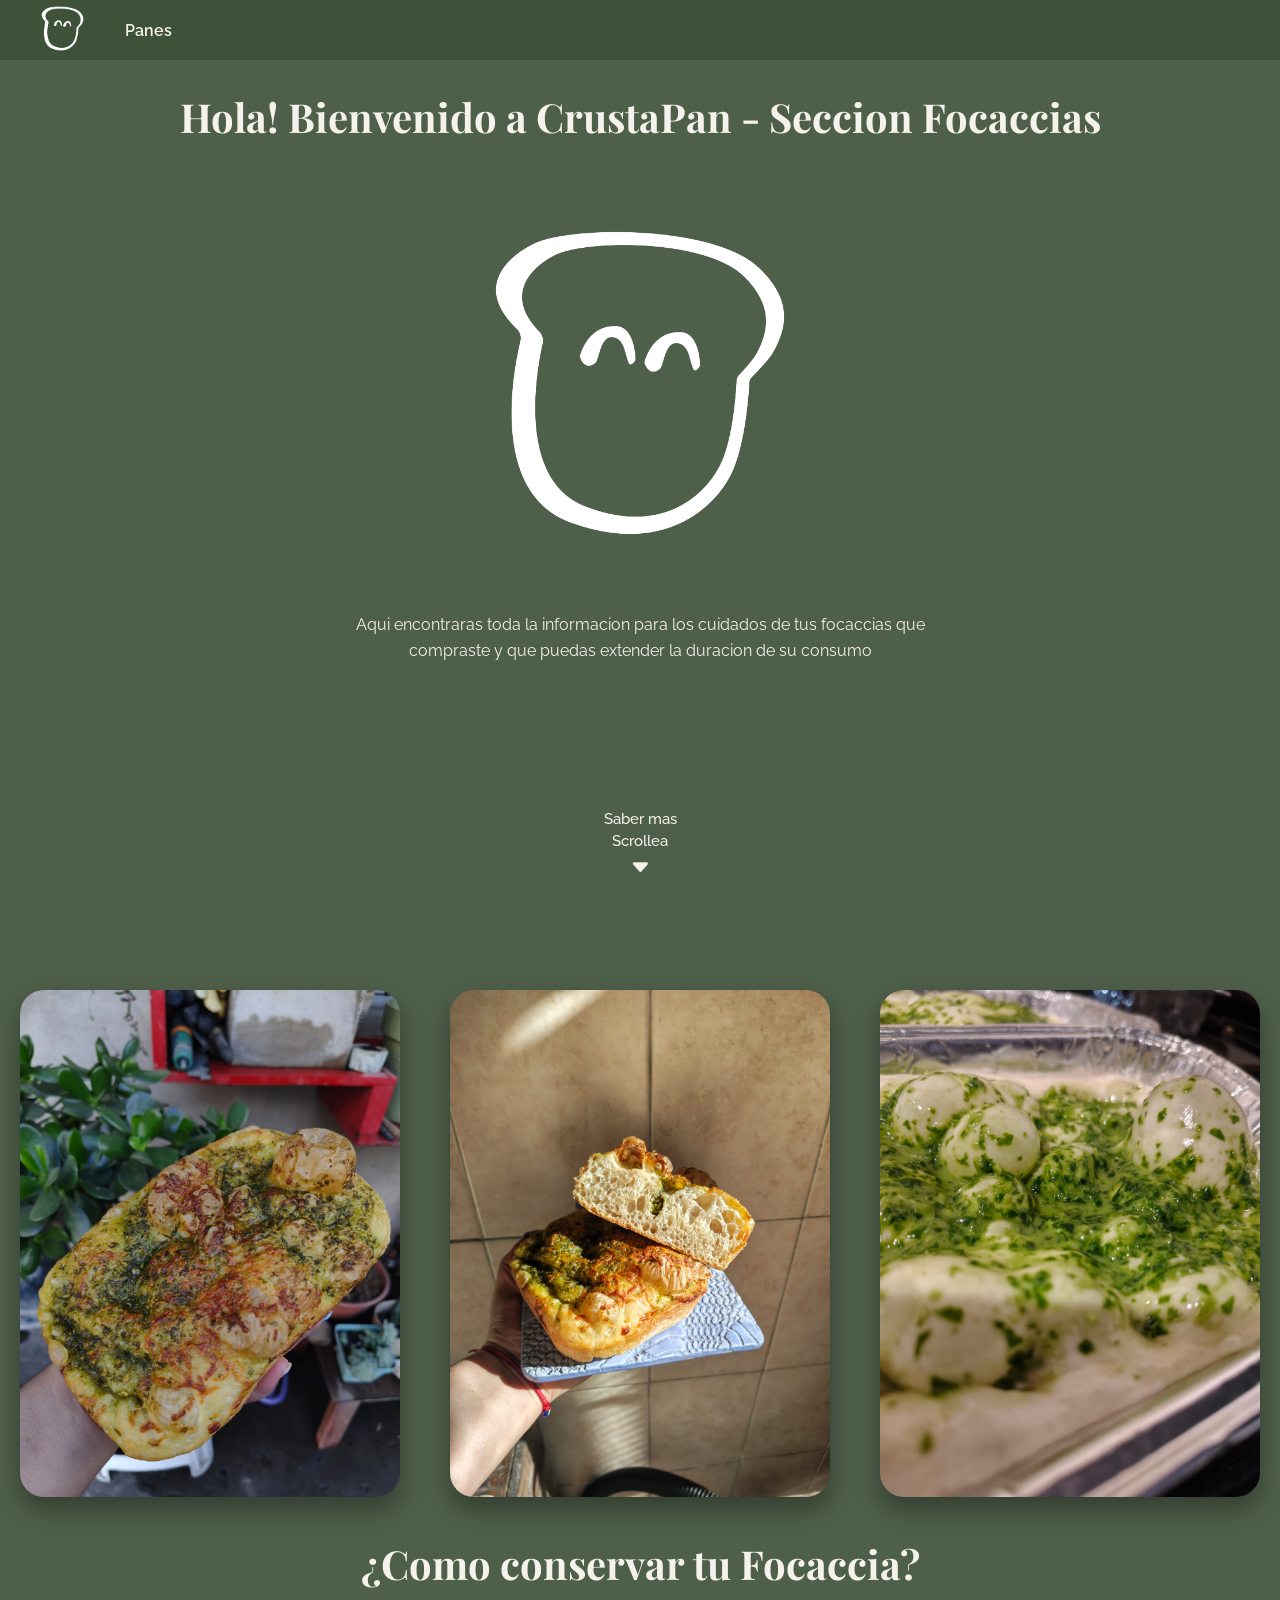
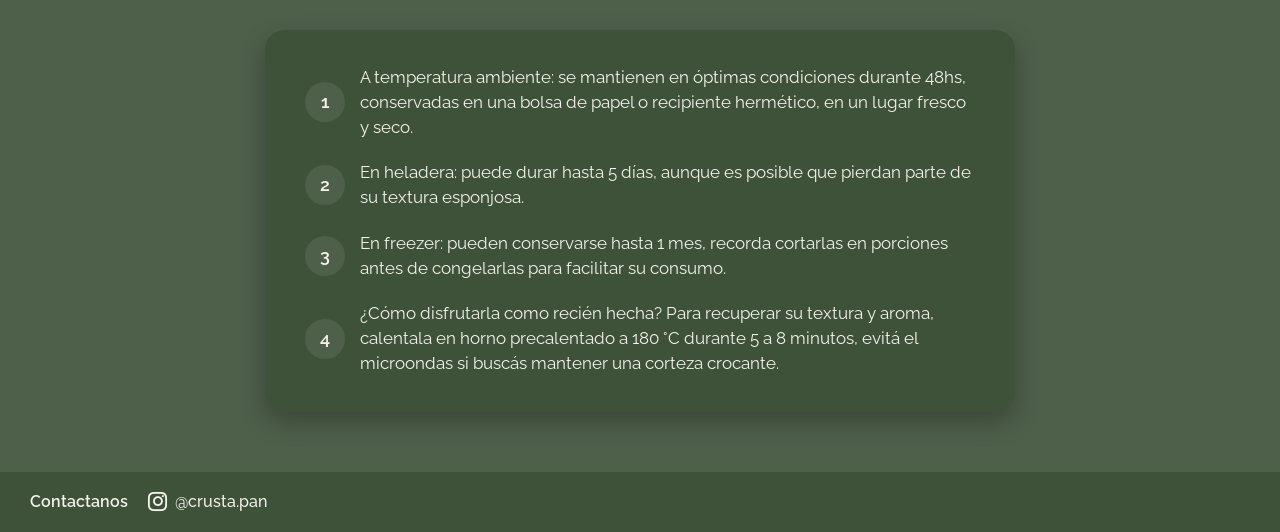
==== commit 688b0a80: "Arreglos generales" ====
--- a/Focaccia/index.html
+++ b/Focaccia/index.html
@@ -35,7 +35,7 @@
         </div>
     </div>
 
-     <div class="cuidados">
+    <div class="cuidados">
         <div class="galeria-imagenes">
             <img src="ImagenesFocaccia/Focaccia1.jpeg" alt="Focaccia1">
             <img src="ImagenesFocaccia/Foccacia2.jpeg" alt="Foccacia2">
--- a/Css/style.css
+++ b/Css/style.css
@@ -64,13 +64,15 @@
 
 /* --- SECCIÓN INICIO --- */
 #inicio {
-    height: 100vh;
+    min-height: 100vh;
     display: flex;
     flex-direction: column;
-    justify-content: center;
+    /* Cambiamos 'center' por 'flex-start' para controlar la distancia superior con el padding */
+    justify-content: flex-start; 
     align-items: center;
     text-align: center;
-    padding: 80px 20px 60px 20px;
+    /* 60px de la navbar + 30px de espacio libre = 90px superior constante */
+    padding: 90px 20px 40px 20px; 
     position: relative;
 }
 
@@ -95,11 +97,34 @@
     margin-bottom: 20px;
 }
 
-.inicio-logo {
-    display: flex;
-    justify-content: center;
-    align-items: center;
-    margin-bottom: 15px;
+#inicio a {
+    font-family: 'Raleway', sans-serif;
+    font-weight: 400;
+    max-width: 120px;
+    line-height: 1.6;
+    margin-bottom: 20px;
+    text-decoration: none;
+    color:#f5f2ec;
+    width: 100%;
+    padding: 12px;
+    background-color: #3e523a;
+    color: #ffffff;
+    border: none;
+    border-radius: 20px;
+    font-size: 16px;
+    cursor: pointer;
+    margin-top: 10px;
+}
+
+#inicio a:hover {
+    background-color: #0f2509;
+}
+
+.inicio-logo img {
+    max-width: 200px; /* Cambiado de 450px a 200px */
+    width: 100%;
+    height: auto;
+    object-fit: contain;
 }
 
 .inicio-logo img {
@@ -136,14 +161,16 @@
 
 /* --- SECCIÓN CUIDADOS E IMÁGENES --- */
 .cuidados {
-    padding: 100px 20px;
+    min-height: 100vh;
+    display: flex;
+    flex-direction: column;
+    justify-content: flex-start;
+    align-items: center;
     text-align: center;
-    display: flex;
-    flex-direction: column;
-    align-items: center;
-    gap: 40px;
-}
-
+    /* Usamos EXACTAMENTE la misma distancia de arriba */
+    padding: 90px 20px 60px 20px; 
+    gap: 30px;
+}
 .galeria-imagenes {
     display: flex;
     justify-content: center;
@@ -270,6 +297,12 @@
 }
 
 @media (max-width: 768px) {
+    .scroll {
+        position: static;
+        transform: none;
+        margin-top: 30px;
+    }
+
     .navbar {
         padding: 0 15px;
         gap: 20px;
@@ -288,7 +321,7 @@
     }
 
     .cuidados {
-        padding: 60px 15px;
+        padding: 70px 15px 40px 15px; /* Reducimos a un punto medio en celulares */
         gap: 30px;
     }
 
@@ -332,4 +365,9 @@
     footer a {
         font-size: 0.9rem;
     }
+
+    #inicio,
+    .cuidados {
+        padding-bottom: 30px;
+    }
 }
